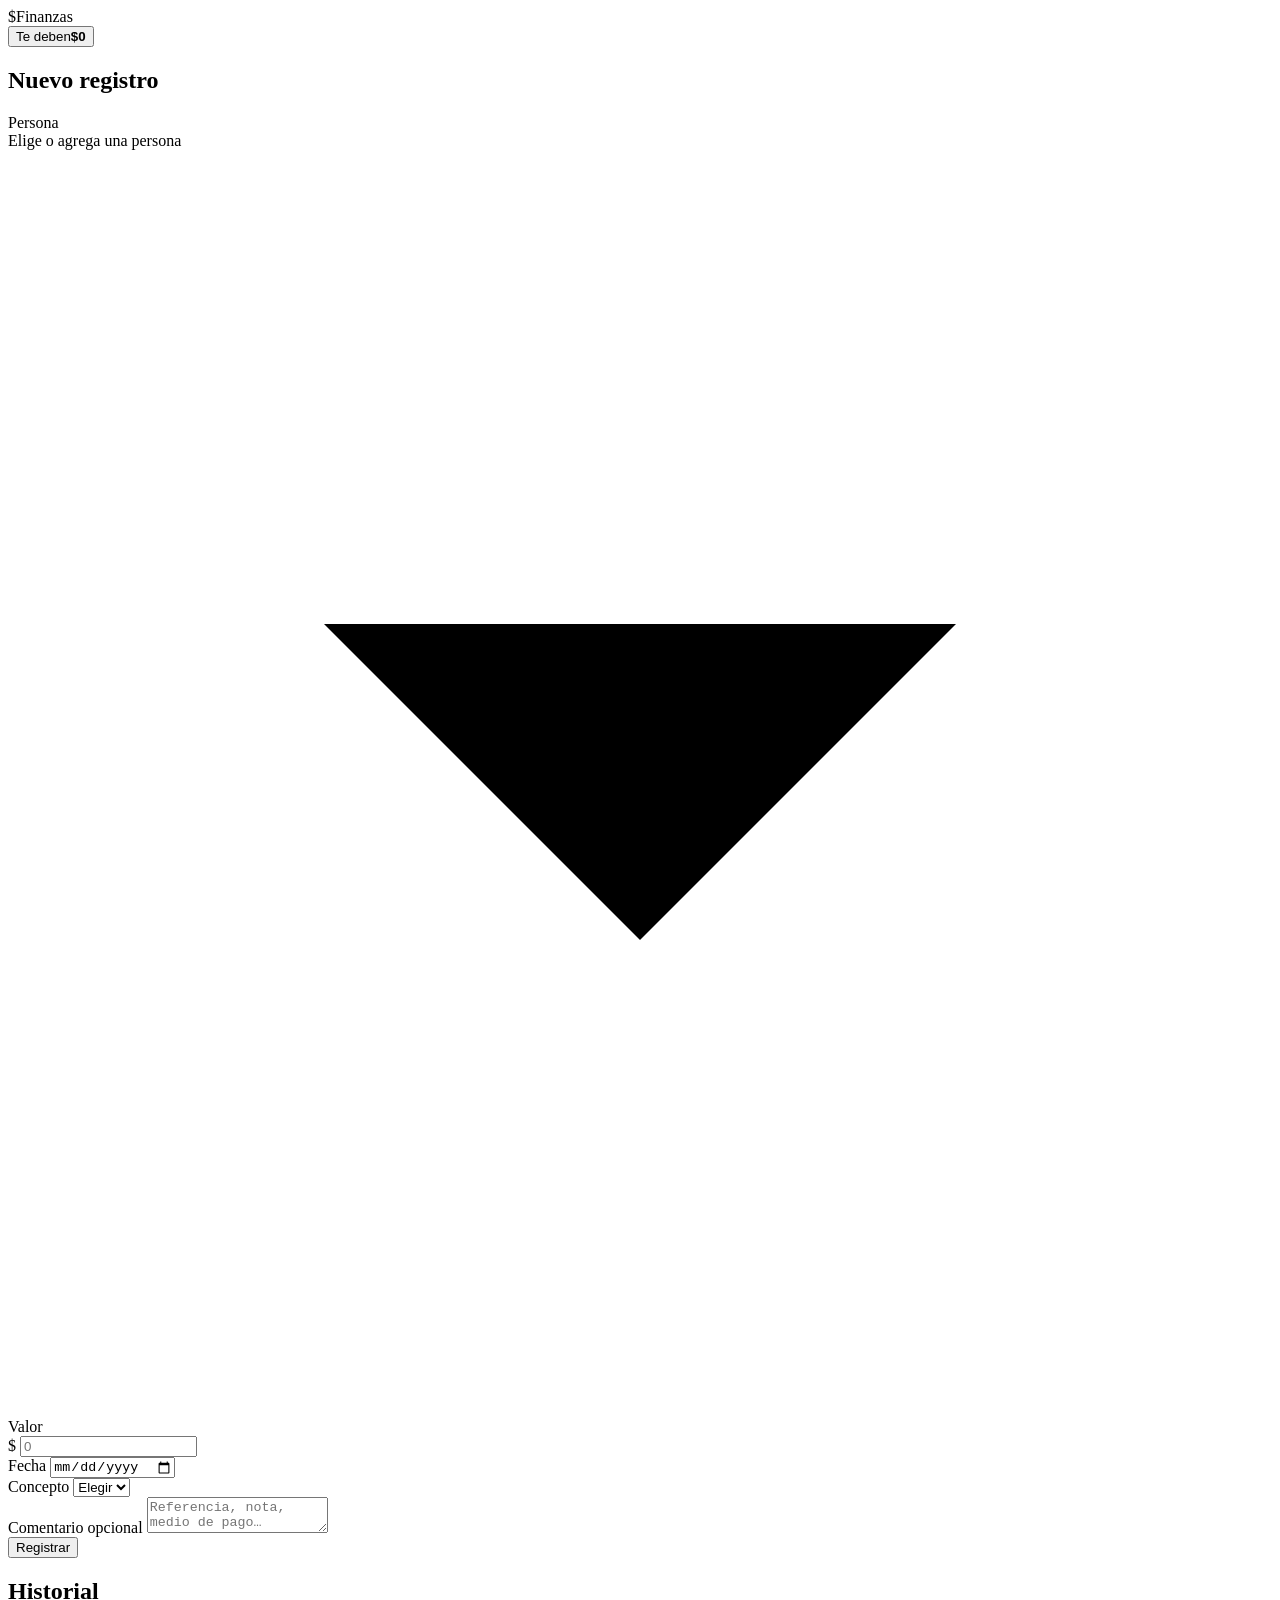
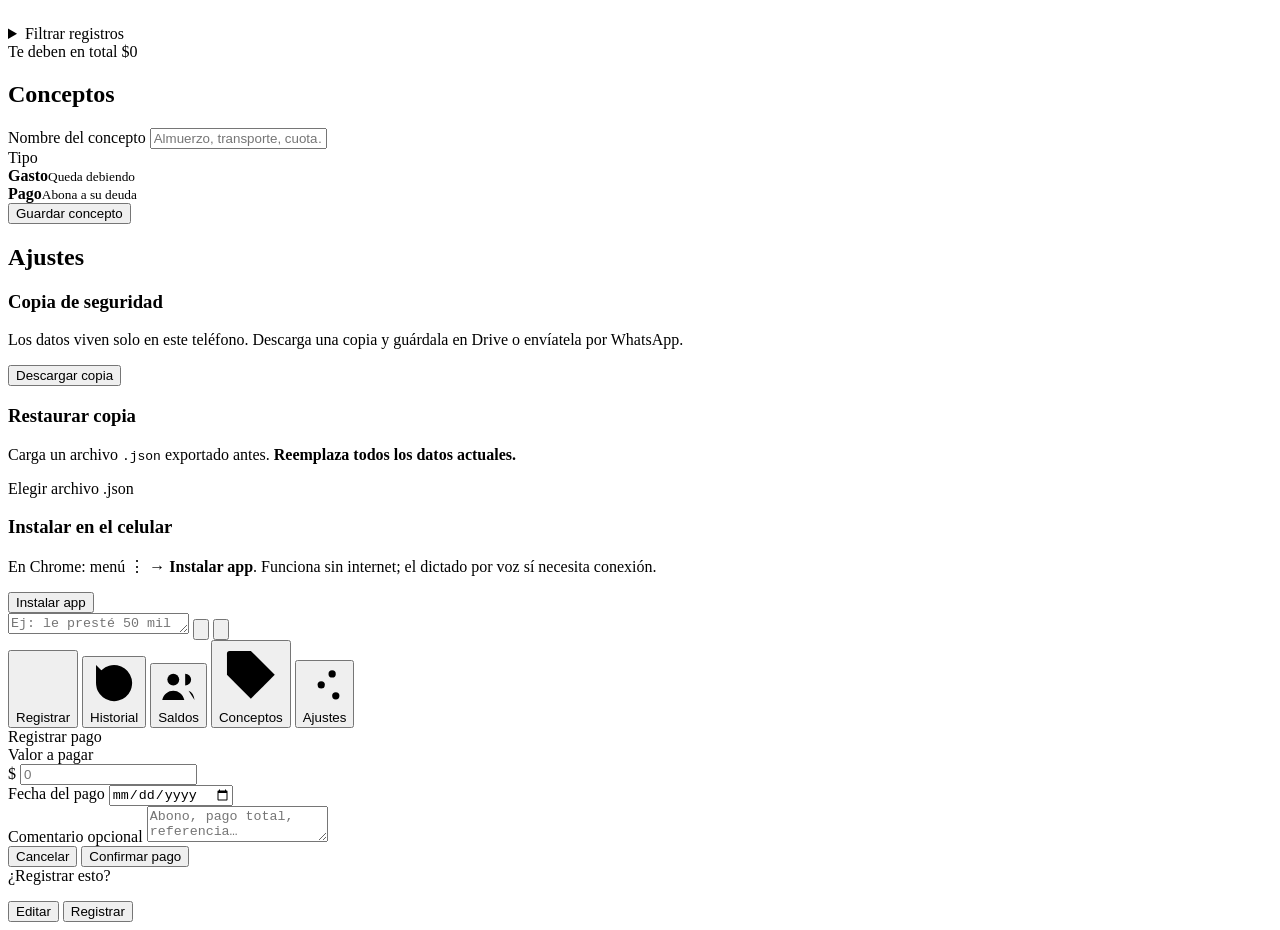
==== miniapps/finanzas/index.html @ 9cb5474f "Agregar app Finanzas (raíz)" ====
<!DOCTYPE html>
<html lang="es">
<head>
    <meta charset="UTF-8">
    <meta name="viewport" content="width=device-width, initial-scale=1.0, viewport-fit=cover">
    <meta name="mobile-web-app-capable" content="yes">
    <meta name="apple-mobile-web-app-capable" content="yes">
    <meta name="apple-mobile-web-app-status-bar-style" content="black-translucent">
    <meta name="apple-mobile-web-app-title" content="Finanzas">
    <meta name="theme-color" content="#13201C">
    <meta name="description" content="Registro de préstamos, gastos y pagos por persona, con dictado por voz.">
    <title>Control Financiero - Cruz Roja Colombiana</title>
    <link rel="manifest" href="manifest.webmanifest">
    <link rel="icon" type="image/png" sizes="192x192" href="icons/icon-192.png">
    <link rel="apple-touch-icon" href="icons/apple-touch-icon.png">
    <link rel="preconnect" href="https://fonts.googleapis.com">
    <link rel="preconnect" href="https://fonts.gstatic.com" crossorigin>
    <link rel="stylesheet" href="https://fonts.googleapis.com/css2?family=Familjen+Grotesk:wght@500;600;700&family=IBM+Plex+Mono:wght@400;500&family=Onest:wght@400;500;600&display=swap">
    <link rel="stylesheet" href="css/styles.css">
</head>
<body>
<div class="app">

    <header class="cabecera">
        <div class="marca"><span class="marca-logo">$</span>Finanzas</div>
        <button type="button" class="cabecera-total" onclick="cambiarTab('deudas')" aria-label="Ver saldos">
            <span>Te deben</span><b id="resumenTotal">$0</b>
        </button>
    </header>

    <main class="content">

        <!-- TAB REGISTRO -->
        <section id="registro" class="tab-content active">
            <h2 class="titulo-seccion">Nuevo registro</h2>
            <form id="registroForm">
                <div class="form-group">
                    <label>Persona</label>
                    <div class="dropdown-container">
                        <div class="dropdown-button" id="nombreDropdownBtn" tabindex="0" role="button">
                            <span class="dropdown-text placeholder">Elige o agrega una persona</span>
                            <span class="dropdown-arrow">
                                <svg viewBox="0 0 24 24"><path d="m6 9 6 6 6-6"/></svg>
                            </span>
                        </div>
                        <div class="dropdown-menu" id="nombreDropdownMenu"></div>
                    </div>
                    <input type="hidden" id="nombreSelected" required>
                </div>

                <div class="form-group">
                    <label for="valor">Valor</label>
                    <div class="campo-valor">
                        <span class="campo-valor-signo">$</span>
                        <input type="number" id="valor" step="any" min="0" inputmode="numeric" required placeholder="0">
                    </div>
                </div>

                <div class="form-fila">
                    <div class="form-group">
                        <label for="fecha">Fecha</label>
                        <input type="date" id="fecha" required>
                    </div>
                    <div class="form-group">
                        <label for="conceptoSelect">Concepto</label>
                        <select id="conceptoSelect" required>
                            <option value="">Elegir</option>
                        </select>
                    </div>
                </div>

                <div id="tipoBadgeContainer" class="tipo-aviso" style="display:none;">
                    <span id="tipoBadge" class="badge"></span>
                </div>

                <!-- Solo visible con el concepto Préstamo -->
                <div class="interes-box" id="interesBox" hidden>
                    <label class="interes-toggle">
                        <input type="checkbox" id="interesActivo">
                        <span class="interes-switch" aria-hidden="true"></span>
                        Cobrar intereses
                    </label>
                    <div class="interes-campos" id="interesCampos" hidden>
                        <div class="campo-tasa">
                            <input type="number" id="interesTasa" step="0.1" min="0" inputmode="decimal" placeholder="5" aria-label="Interés mensual en porcentaje">
                            <span>% mensual</span>
                        </div>
                        <div class="interes-ayuda" id="interesAyuda"></div>
                    </div>
                </div>

                <div class="form-group">
                    <label for="comentario">Comentario <span class="opcional">opcional</span></label>
                    <textarea id="comentario" rows="2" placeholder="Referencia, nota, medio de pago…"></textarea>
                </div>

                <button type="submit" class="btn-primary">Registrar</button>
            </form>
        </section>

        <!-- TAB HISTORIAL -->
        <section id="historial" class="tab-content">
            <h2 class="titulo-seccion">Historial</h2>
            <details class="filtros-container">
                <summary class="filtros-title">Filtrar registros</summary>
                <div class="filtros-grid">
                    <select id="filtroPersona">
                        <option value="">Todas las personas</option>
                    </select>
                    <select id="filtroConcepto">
                        <option value="">Todos los conceptos</option>
                    </select>
                    <select id="filtroTipo">
                        <option value="">Todos los tipos</option>
                        <option value="gasto">Solo gastos</option>
                        <option value="pago">Solo pagos</option>
                    </select>
                    <input type="month" id="filtroMes" aria-label="Mes">
                </div>
                <div class="filtros-btns">
                    <button class="btn-limpiar" onclick="limpiarFiltros()">Limpiar</button>
                    <button class="btn-filtrar" onclick="aplicarFiltros()">Aplicar</button>
                </div>
            </details>
            <div id="historialContent"></div>
        </section>

        <!-- TAB SALDOS -->
        <section id="deudas" class="tab-content">
            <div class="resumen">
                <span class="resumen-label">Te deben en total</span>
                <span class="resumen-total" id="resumenTotalSaldos">$0</span>
                <div class="resumen-barra" id="resumenBarra"></div>
                <div class="resumen-leyenda" id="resumenLeyenda"></div>
            </div>
            <div id="deudasContent"></div>
        </section>

        <!-- TAB CONCEPTOS -->
        <section id="conceptos" class="tab-content">
            <h2 class="titulo-seccion">Conceptos</h2>
            <div class="tarjeta">
                <div class="form-group">
                    <label for="nuevoConceptoNombre">Nombre del concepto</label>
                    <input type="text" id="nuevoConceptoNombre" placeholder="Almuerzo, transporte, cuota…">
                </div>
                <div class="form-group">
                    <label>Tipo</label>
                    <div class="tipo-selector">
                        <div class="tipo-btn" id="btnGasto" onclick="seleccionarTipo('gasto')">
                            <strong>Gasto</strong><small>Queda debiendo</small>
                        </div>
                        <div class="tipo-btn" id="btnPago" onclick="seleccionarTipo('pago')">
                            <strong>Pago</strong><small>Abona a su deuda</small>
                        </div>
                    </div>
                    <input type="hidden" id="nuevoConceptoTipo">
                </div>
                <button class="btn-primary" onclick="agregarConcepto()">Guardar concepto</button>
            </div>

            <div id="listaConceptos"></div>
        </section>

        <!-- TAB AJUSTES -->
        <section id="ajustes" class="tab-content">
            <h2 class="titulo-seccion">Ajustes</h2>

            <div class="tarjeta">
                <h3 class="tarjeta-titulo">Copia de seguridad</h3>
                <p class="tarjeta-texto">Los datos viven solo en este teléfono. Descarga una copia y guárdala en Drive o envíatela por WhatsApp.</p>
                <button class="btn-primary" onclick="exportarJSON()">Descargar copia</button>
            </div>

            <div class="tarjeta">
                <h3 class="tarjeta-titulo">Restaurar copia</h3>
                <p class="tarjeta-texto">Carga un archivo <code>.json</code> exportado antes. <strong class="texto-debe">Reemplaza todos los datos actuales.</strong></p>
                <label for="importarArchivo" class="btn-secundario">Elegir archivo .json</label>
                <input type="file" id="importarArchivo" accept=".json" hidden onchange="importarJSON(event)">
            </div>

            <div class="tarjeta">
                <h3 class="tarjeta-titulo">Instalar en el celular</h3>
                <p class="tarjeta-texto" id="textoInstalar">En Chrome: menú ⋮ → <strong>Instalar app</strong>. Funciona sin internet; el dictado por voz sí necesita conexión.</p>
                <button type="button" class="btn-primary btn-instalar" id="btnInstalar">Instalar app</button>
            </div>
        </section>

    </main>

    <!-- Barra de dictado -->
    <div class="dock" id="dock">
        <div class="dock-estado" id="estadoVoz"></div>
        <div class="dock-barra">
            <textarea id="fraseRapida" rows="1" placeholder="Ej: le presté 50 mil a Juan" aria-label="Frase a registrar"></textarea>
            <button type="button" class="dock-enviar" id="btnInterpretar" aria-label="Interpretar frase">
                <svg viewBox="0 0 24 24"><path d="M5 12h14M13 6l6 6-6 6"/></svg>
            </button>
            <button type="button" class="btn-mic" id="btnMic" aria-label="Dictar por voz">
                <svg class="icono-mic" viewBox="0 0 24 24"><rect x="9" y="3" width="6" height="11" rx="3"/><path d="M5 11a7 7 0 0 0 14 0M12 18v3"/></svg>
                <span class="ondas" aria-hidden="true"><i></i><i></i><i></i><i></i></span>
            </button>
        </div>
    </div>

    <nav class="tabs">
        <button class="tab active" data-tab="registro">
            <svg viewBox="0 0 24 24"><path d="M12 5v14M5 12h14"/></svg>Registrar
        </button>
        <button class="tab" data-tab="historial">
            <svg viewBox="0 0 24 24"><path d="M3 12a9 9 0 1 0 3-6.7L3 8"/><path d="M3 3v5h5M12 7v5l3 2"/></svg>Historial
        </button>
        <button class="tab" data-tab="deudas">
            <svg viewBox="0 0 24 24"><circle cx="9" cy="8" r="3.5"/><path d="M2.5 20c.8-3.5 3.5-5.5 6.5-5.5s5.7 2 6.5 5.5M16 4.5a3.5 3.5 0 0 1 0 7M18 14.5c2 .7 3.2 2.6 3.5 5.5"/></svg>Saldos
        </button>
        <button class="tab" data-tab="conceptos">
            <svg viewBox="0 0 24 24"><path d="M3 12V4a1 1 0 0 1 1-1h8l9 9-9 9z"/><circle cx="7.5" cy="7.5" r="1.5"/></svg>Conceptos
        </button>
        <button class="tab" data-tab="ajustes">
            <svg viewBox="0 0 24 24"><path d="M4 6h10M18 6h2M4 12h4M12 12h8M4 18h12"/><circle cx="16" cy="6" r="2"/><circle cx="10" cy="12" r="2"/><circle cx="18" cy="18" r="2"/></svg>Ajustes
        </button>
    </nav>
</div>

<!-- Hoja pago de item específico -->
<div class="modal-overlay" id="modalPago">
    <div class="modal-box">
        <div class="modal-title">Registrar pago</div>
        <div class="modal-info" id="modalPagoInfo"></div>
        <div class="form-group">
            <label for="modalValorPago">Valor a pagar</label>
            <div class="campo-valor">
                <span class="campo-valor-signo">$</span>
                <input type="number" id="modalValorPago" step="any" min="1" inputmode="numeric" placeholder="0">
            </div>
            <div class="modal-saldo-restante" id="modalSaldoRestante"></div>
        </div>
        <div class="form-group">
            <label for="modalFechaPago">Fecha del pago</label>
            <input type="date" id="modalFechaPago">
        </div>
        <div class="form-group">
            <label for="modalComentarioPago">Comentario <span class="opcional">opcional</span></label>
            <textarea id="modalComentarioPago" rows="2" placeholder="Abono, pago total, referencia…"></textarea>
        </div>
        <div class="modal-btns">
            <button class="btn-modal-cancelar" onclick="cerrarModalPago()">Cancelar</button>
            <button class="btn-modal-pagar" onclick="confirmarPagoItem()">Confirmar pago</button>
        </div>
    </div>
</div>

<!-- Hoja confirmación de registro por voz -->
<div class="modal-overlay" id="modalVoz">
    <div class="modal-box">
        <div class="modal-title">¿Registrar esto?</div>
        <div class="confirm-frase" id="confirmFrase"></div>
        <ul class="confirm-lista" id="confirmLista"></ul>
        <div class="modal-btns">
            <button class="btn-modal-cancelar" id="btnVozEditar">Editar</button>
            <button class="btn-modal-pagar" id="btnVozRegistrar">Registrar</button>
        </div>
    </div>
</div>

<div class="toast-container" id="toastContainer"></div>

<script src="js/voz.js"></script>
<script src="js/intereses.js"></script>
<script src="js/app.js"></script>
</body>
</html>
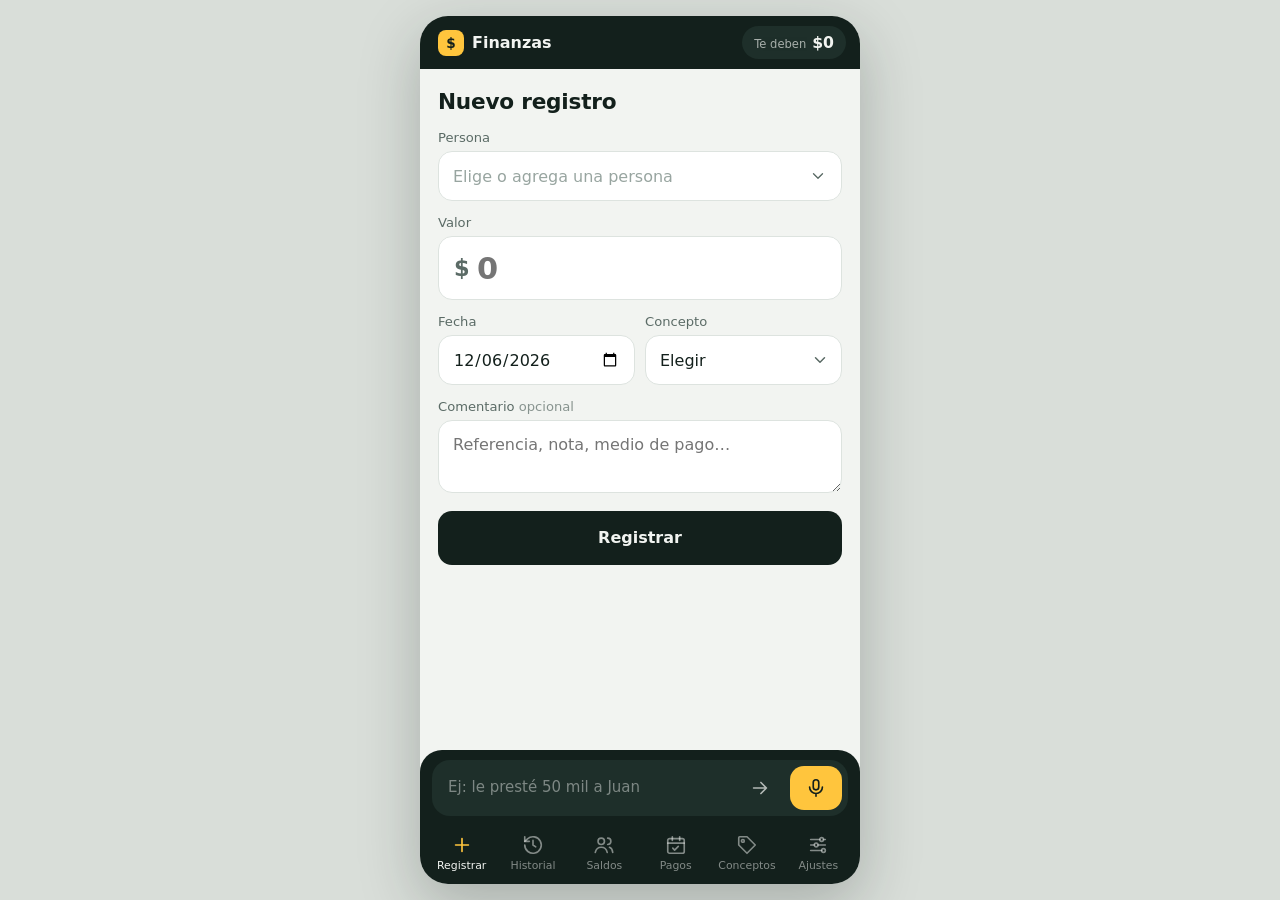
==== commit 55d2233c: "Finanzas: pestaña Pagos del mes (raíz)" ====
--- a/miniapps/finanzas/index.html
+++ b/miniapps/finanzas/index.html
@@ -136,6 +136,37 @@
             <div id="deudasContent"></div>
         </section>
 
+        <!-- TAB PAGOS DEL MES -->
+        <section id="pagos" class="tab-content">
+            <div class="periodo-nav">
+                <button type="button" class="periodo-flecha" onclick="cambiarPeriodo(-1)" aria-label="Mes anterior">
+                    <svg viewBox="0 0 24 24"><path d="m15 6-6 6 6 6"/></svg>
+                </button>
+                <div class="periodo-titulo">
+                    <span>Pagos de</span>
+                    <h2 id="periodoLabel"></h2>
+                </div>
+                <button type="button" class="periodo-flecha" onclick="cambiarPeriodo(1)" aria-label="Mes siguiente">
+                    <svg viewBox="0 0 24 24"><path d="m9 6 6 6-6 6"/></svg>
+                </button>
+            </div>
+            <div id="pagosResumen"></div>
+            <div id="pagosContent"></div>
+
+            <details class="filtros-container">
+                <summary class="filtros-title">Mis compromisos <span id="totalCompromisos"></span></summary>
+                <div class="compromisos-lista">
+                    <div id="listaCompromisos"></div>
+                    <button type="button" class="btn-secundario" onclick="abrirEditarCompromiso()">Agregar compromiso</button>
+                </div>
+            </details>
+
+            <details class="filtros-container">
+                <summary class="filtros-title">Resumen del año <span id="anioResumen"></span></summary>
+                <div class="resumen-anio" id="resumenAnio"></div>
+            </details>
+        </section>
+
         <!-- TAB CONCEPTOS -->
         <section id="conceptos" class="tab-content">
             <h2 class="titulo-seccion">Conceptos</h2>
@@ -213,6 +244,9 @@
         <button class="tab" data-tab="deudas">
             <svg viewBox="0 0 24 24"><circle cx="9" cy="8" r="3.5"/><path d="M2.5 20c.8-3.5 3.5-5.5 6.5-5.5s5.7 2 6.5 5.5M16 4.5a3.5 3.5 0 0 1 0 7M18 14.5c2 .7 3.2 2.6 3.5 5.5"/></svg>Saldos
         </button>
+        <button class="tab" data-tab="pagos">
+            <svg viewBox="0 0 24 24"><rect x="3" y="5" width="18" height="16" rx="2"/><path d="M3 10h18M8 3v4M16 3v4M8.5 15.5l2 2 4-4"/></svg>Pagos
+        </button>
         <button class="tab" data-tab="conceptos">
             <svg viewBox="0 0 24 24"><path d="M3 12V4a1 1 0 0 1 1-1h8l9 9-9 9z"/><circle cx="7.5" cy="7.5" r="1.5"/></svg>Conceptos
         </button>
@@ -247,6 +281,67 @@
             <button class="btn-modal-cancelar" onclick="cerrarModalPago()">Cancelar</button>
             <button class="btn-modal-pagar" onclick="confirmarPagoItem()">Confirmar pago</button>
         </div>
+    </div>
+</div>
+
+<!-- Hoja pagar un compromiso mensual -->
+<div class="modal-overlay" id="modalCompromiso">
+    <div class="modal-box">
+        <div class="modal-title" id="modalCompromisoTitulo">Pagar</div>
+        <div class="confirm-frase" id="modalCompromisoRef"></div>
+        <div class="form-group" style="margin-top:14px;">
+            <label for="compromisoPeriodo">Mes que estás pagando</label>
+            <input type="month" id="compromisoPeriodo">
+        </div>
+        <div class="form-group">
+            <label for="compromisoValor">Valor pagado</label>
+            <div class="campo-valor">
+                <span class="campo-valor-signo">$</span>
+                <input type="number" id="compromisoValor" step="any" min="0" inputmode="numeric" placeholder="0">
+            </div>
+        </div>
+        <div class="form-group">
+            <label for="compromisoFecha">Fecha del pago</label>
+            <input type="date" id="compromisoFecha">
+        </div>
+        <div class="form-group">
+            <label for="compromisoComentario">Comentario <span class="opcional">opcional</span></label>
+            <textarea id="compromisoComentario" rows="1" placeholder="Nequi, débito automático, referencia…"></textarea>
+        </div>
+        <div class="modal-btns">
+            <button class="btn-modal-cancelar" onclick="cerrarPagoCompromiso()">Cancelar</button>
+            <button class="btn-modal-pagar" onclick="confirmarPagoCompromiso()">Registrar pago</button>
+        </div>
+    </div>
+</div>
+
+<!-- Hoja crear / editar compromiso -->
+<div class="modal-overlay" id="modalEditarCompromiso">
+    <div class="modal-box">
+        <div class="modal-title" id="modalEditarTitulo">Nuevo compromiso</div>
+        <div class="form-group">
+            <label for="editNombre">Nombre</label>
+            <input type="text" id="editNombre" placeholder="CENS Casa, Claro Local, Tarjeta Nu…">
+        </div>
+        <div class="form-group">
+            <label for="editReferencia">Referencia o número de contrato <span class="opcional">opcional</span></label>
+            <input type="text" id="editReferencia" inputmode="numeric" placeholder="303342">
+        </div>
+        <div class="form-fila">
+            <div class="form-group">
+                <label for="editDia">Día límite de pago</label>
+                <input type="number" id="editDia" min="1" max="31" inputmode="numeric" placeholder="15">
+            </div>
+            <div class="form-group">
+                <label for="editValor">Valor habitual <span class="opcional">opc.</span></label>
+                <input type="number" id="editValor" step="any" min="0" inputmode="numeric" placeholder="0">
+            </div>
+        </div>
+        <div class="modal-btns">
+            <button class="btn-modal-cancelar" onclick="cerrarEditarCompromiso()">Cancelar</button>
+            <button class="btn-modal-pagar" onclick="guardarCompromiso()">Guardar</button>
+        </div>
+        <button type="button" class="btn-eliminar-compromiso" id="btnEliminarCompromiso" onclick="eliminarCompromiso()">Eliminar compromiso</button>
     </div>
 </div>
 
@@ -268,5 +363,6 @@
 <script src="js/voz.js"></script>
 <script src="js/intereses.js"></script>
 <script src="js/app.js"></script>
+<script src="js/pagos.js"></script>
 </body>
 </html>
--- a/miniapps/finanzas/css/styles.css
+++ b/miniapps/finanzas/css/styles.css
@@ -0,0 +1,1045 @@
+/* ========================
+   Tokens
+   ======================== */
+:root {
+    --tinta: #13201C;
+    --tinta-2: #1E2F2A;
+    --tinta-suave: #5B6B66;
+    --papel: #F2F4F1;
+    --superficie: #FFFFFF;
+    --linea: #DDE3DF;
+    --debe: #E5484D;
+    --debe-suave: #FDECEC;
+    --abono: #12A26E;
+    --abono-suave: #E3F6EE;
+    --resaltador: #FFC53D;
+    --resaltador-suave: #FFF4D1;
+
+    --f-display: 'Familjen Grotesk', 'Roboto Condensed', system-ui, sans-serif;
+    --f-texto: 'Onest', system-ui, -apple-system, 'Segoe UI', Roboto, sans-serif;
+    --f-mono: 'IBM Plex Mono', ui-monospace, 'Roboto Mono', monospace;
+
+    --radio: 14px;
+    --radio-lg: 22px;
+    --sombra: 0 1px 2px rgba(19,32,28,0.06), 0 4px 16px rgba(19,32,28,0.06);
+}
+
+* { margin: 0; padding: 0; box-sizing: border-box; }
+
+html, body {
+    height: 100%;
+    overflow: hidden;
+    font-family: var(--f-texto);
+    color: var(--tinta);
+    background: #D9DED9;
+    -webkit-tap-highlight-color: transparent;
+}
+
+button { font: inherit; color: inherit; }
+
+svg {
+    width: 22px;
+    height: 22px;
+    fill: none;
+    stroke: currentColor;
+    stroke-width: 1.8;
+    stroke-linecap: round;
+    stroke-linejoin: round;
+    flex-shrink: 0;
+}
+
+:focus-visible { outline: 2px solid var(--resaltador); outline-offset: 2px; }
+
+.app {
+    display: flex;
+    flex-direction: column;
+    height: 100dvh;
+    max-width: 440px;
+    margin: 0 auto;
+    background: var(--papel);
+    position: relative;
+    overflow: hidden;
+}
+
+@media (min-width: 480px) {
+    .app {
+        height: calc(100dvh - 32px);
+        margin-top: 16px;
+        border-radius: 28px;
+        box-shadow: 0 20px 60px rgba(19,32,28,0.25);
+    }
+}
+
+/* ========================
+   Cabecera compacta
+   ======================== */
+.cabecera {
+    display: flex;
+    justify-content: space-between;
+    align-items: center;
+    gap: 12px;
+    background: var(--tinta);
+    color: var(--papel);
+    padding: calc(10px + env(safe-area-inset-top, 0px)) 14px 10px 18px;
+    flex-shrink: 0;
+}
+
+.marca {
+    display: flex;
+    align-items: center;
+    gap: 8px;
+    font-family: var(--f-display);
+    font-weight: 600;
+    font-size: 1rem;
+}
+
+.marca-logo {
+    display: grid;
+    place-items: center;
+    width: 26px;
+    height: 26px;
+    border-radius: 8px;
+    background: var(--resaltador);
+    color: var(--tinta);
+    font-weight: 700;
+    font-size: 0.85rem;
+}
+
+/* Total a la vista; al tocarlo abre Saldos */
+.cabecera-total {
+    display: flex;
+    align-items: baseline;
+    gap: 6px;
+    padding: 7px 12px;
+    border: none;
+    border-radius: 99px;
+    background: var(--tinta-2);
+    color: var(--papel);
+    cursor: pointer;
+}
+.cabecera-total span { font-size: 0.72rem; opacity: 0.65; }
+.cabecera-total b {
+    font-family: var(--f-display);
+    font-weight: 700;
+    font-size: 0.98rem;
+    font-variant-numeric: tabular-nums;
+}
+
+.btn-instalar { display: none; }
+.btn-instalar.visible { display: block; margin-top: 12px; }
+
+/* ========================
+   Resumen en Saldos
+   ======================== */
+.resumen {
+    display: flex;
+    flex-direction: column;
+    background: var(--tinta);
+    color: var(--papel);
+    border-radius: var(--radio-lg);
+    padding: 18px;
+    margin-bottom: 16px;
+}
+
+.resumen-label {
+    font-family: var(--f-mono);
+    font-size: 0.72rem;
+    text-transform: uppercase;
+    letter-spacing: 0.12em;
+    opacity: 0.6;
+}
+
+.resumen-total {
+    font-family: var(--f-display);
+    font-weight: 700;
+    font-size: 2.3rem;
+    line-height: 1.05;
+    letter-spacing: -0.02em;
+    font-variant-numeric: tabular-nums;
+}
+
+.resumen-barra {
+    display: flex;
+    gap: 3px;
+    height: 6px;
+    margin-top: 14px;
+    border-radius: 99px;
+    overflow: hidden;
+    background: var(--tinta-2);
+}
+
+.resumen-barra span { display: block; height: 100%; background: var(--debe); }
+.resumen-barra span:nth-child(2n) { background: #F07C7F; }
+.resumen-barra span:nth-child(3n) { background: #B8343A; }
+
+.resumen-leyenda {
+    display: flex;
+    flex-wrap: wrap;
+    gap: 4px 14px;
+    margin-top: 8px;
+    font-size: 0.78rem;
+    color: rgba(242,244,241,0.7);
+}
+
+.resumen-leyenda b { color: var(--papel); font-weight: 600; font-variant-numeric: tabular-nums; }
+
+/* ========================
+   Contenido
+   ======================== */
+.content {
+    flex: 1;
+    overflow-y: auto;
+    padding: 20px 18px 24px;
+    overscroll-behavior: contain;
+}
+
+.tab-content { display: none; }
+.tab-content.active { display: block; animation: aparecer 0.2s ease-out; }
+
+@keyframes aparecer {
+    from { opacity: 0; transform: translateY(4px); }
+    to { opacity: 1; transform: none; }
+}
+
+.titulo-seccion {
+    font-family: var(--f-display);
+    font-size: 1.35rem;
+    font-weight: 700;
+    letter-spacing: -0.01em;
+    margin-bottom: 16px;
+}
+
+.tarjeta {
+    background: var(--superficie);
+    border-radius: var(--radio-lg);
+    padding: 18px;
+    margin-bottom: 14px;
+    box-shadow: var(--sombra);
+}
+
+.tarjeta-titulo { font-family: var(--f-display); font-size: 1.05rem; font-weight: 600; margin-bottom: 4px; }
+.tarjeta-texto { font-size: 0.86rem; color: var(--tinta-suave); line-height: 1.45; margin-bottom: 14px; }
+.tarjeta-texto:last-child { margin-bottom: 0; }
+.tarjeta-texto code { font-family: var(--f-mono); font-size: 0.8rem; }
+.texto-debe { color: var(--debe); font-weight: 600; }
+
+/* ========================
+   Formularios
+   ======================== */
+.form-group { margin-bottom: 14px; }
+.form-fila { display: grid; grid-template-columns: 1fr 1fr; gap: 10px; }
+
+label {
+    display: block;
+    margin-bottom: 6px;
+    font-size: 0.82rem;
+    font-weight: 500;
+    color: var(--tinta-suave);
+}
+
+.opcional { font-weight: 400; opacity: 0.7; }
+
+input[type="number"], input[type="date"], input[type="text"], input[type="month"], select, textarea {
+    width: 100%;
+    height: 50px;
+    padding: 0 14px;
+    border: 1.5px solid var(--linea);
+    border-radius: var(--radio);
+    background: var(--superficie);
+    color: var(--tinta);
+    font-family: var(--f-texto);
+    font-size: 16px;
+    transition: border-color 0.15s, background-color 0.15s;
+}
+
+textarea {
+    height: auto;
+    min-height: 50px;
+    padding: 13px 14px;
+    resize: vertical;
+    line-height: 1.4;
+}
+
+input:focus, select:focus, textarea:focus { outline: none; border-color: var(--tinta); }
+
+select {
+    appearance: none;
+    padding-right: 36px;
+    background-image: url("data:image/svg+xml,%3csvg xmlns='http://www.w3.org/2000/svg' fill='none' viewBox='0 0 24 24'%3e%3cpath stroke='%235B6B66' stroke-linecap='round' stroke-linejoin='round' stroke-width='2' d='m6 9 6 6 6-6'/%3e%3c/svg%3e");
+    background-position: right 12px center;
+    background-repeat: no-repeat;
+    background-size: 18px;
+}
+
+/* Valor con signo grande */
+.campo-valor { position: relative; }
+.campo-valor-signo {
+    position: absolute;
+    left: 16px;
+    top: 50%;
+    transform: translateY(-50%);
+    font-family: var(--f-display);
+    font-size: 1.4rem;
+    font-weight: 600;
+    color: var(--tinta-suave);
+    pointer-events: none;
+}
+.campo-valor input {
+    height: 64px;
+    padding-left: 38px;
+    font-family: var(--f-display);
+    font-size: 1.9rem;
+    font-weight: 700;
+    letter-spacing: -0.01em;
+    font-variant-numeric: tabular-nums;
+}
+
+.btn-primary {
+    width: 100%;
+    height: 54px;
+    border: none;
+    border-radius: var(--radio);
+    background: var(--tinta);
+    color: var(--papel);
+    font-size: 1rem;
+    font-weight: 600;
+    cursor: pointer;
+    transition: transform 0.1s, background-color 0.15s;
+}
+.btn-primary:active { transform: scale(0.98); background: var(--tinta-2); }
+
+.btn-secundario {
+    display: grid;
+    place-items: center;
+    width: 100%;
+    height: 50px;
+    border: 1.5px solid var(--tinta);
+    border-radius: var(--radio);
+    background: transparent;
+    color: var(--tinta);
+    font-size: 0.95rem;
+    font-weight: 600;
+    cursor: pointer;
+    margin: 0;
+}
+
+/* Campos llenados por voz: marcados como con resaltador */
+.campo-auto {
+    border-color: var(--resaltador) !important;
+    background-color: var(--resaltador-suave) !important;
+}
+.campo-falta {
+    border-color: var(--debe) !important;
+    border-style: dashed !important;
+}
+
+/* Tipo del concepto elegido */
+.tipo-aviso { margin: -2px 0 14px; }
+
+.badge {
+    display: inline-flex;
+    align-items: center;
+    gap: 4px;
+    padding: 3px 9px;
+    border-radius: 99px;
+    font-family: var(--f-mono);
+    font-size: 0.68rem;
+    font-weight: 500;
+    letter-spacing: 0.04em;
+    text-transform: uppercase;
+}
+.badge-gasto { background: var(--debe-suave); color: #B8343A; }
+.badge-pago { background: var(--abono-suave); color: #0B7A52; }
+.tipo-aviso .badge { text-transform: none; letter-spacing: 0; font-family: var(--f-texto); font-size: 0.8rem; padding: 6px 12px; }
+
+/* ========================
+   Selector de persona
+   ======================== */
+.dropdown-container { position: relative; }
+
+.dropdown-button {
+    display: flex;
+    justify-content: space-between;
+    align-items: center;
+    width: 100%;
+    height: 50px;
+    padding: 0 14px;
+    border: 1.5px solid var(--linea);
+    border-radius: var(--radio);
+    background: var(--superficie);
+    font-size: 16px;
+    cursor: pointer;
+    transition: border-color 0.15s;
+}
+.dropdown-button.open { border-color: var(--tinta); }
+
+.dropdown-text { font-weight: 500; }
+.dropdown-text.placeholder { color: #98A5A0; font-weight: 400; }
+
+.dropdown-arrow { display: flex; color: var(--tinta-suave); transition: transform 0.2s; }
+.dropdown-arrow svg { width: 18px; height: 18px; }
+.dropdown-arrow.rotated { transform: rotate(180deg); }
+
+.dropdown-menu {
+    position: absolute;
+    top: calc(100% + 6px);
+    left: 0;
+    right: 0;
+    max-height: 280px;
+    overflow-y: auto;
+    background: var(--superficie);
+    border-radius: var(--radio);
+    box-shadow: 0 12px 40px rgba(19,32,28,0.18);
+    z-index: 1000;
+    display: none;
+}
+.dropdown-menu.show { display: block; }
+
+.new-name-section { padding: 12px; border-bottom: 1px solid var(--linea); }
+.new-name-title { font-size: 0.78rem; color: var(--tinta-suave); margin-bottom: 8px; }
+.new-name-input-container { display: flex; gap: 8px; }
+.new-name-input { flex: 1; height: 44px !important; }
+
+.add-name-btn {
+    width: 44px;
+    border: none;
+    border-radius: 12px;
+    background: var(--tinta);
+    color: var(--papel);
+    font-weight: 700;
+    cursor: pointer;
+}
+
+.name-option {
+    display: flex;
+    align-items: center;
+    gap: 10px;
+    padding: 10px 14px;
+    cursor: pointer;
+    font-weight: 500;
+}
+.name-option:hover, .name-option:active { background: var(--papel); }
+
+/* Iniciales de persona */
+.avatar {
+    display: grid;
+    place-items: center;
+    width: 34px;
+    height: 34px;
+    border-radius: 50%;
+    background: var(--papel);
+    color: var(--tinta);
+    font-family: var(--f-display);
+    font-size: 0.8rem;
+    font-weight: 700;
+    flex-shrink: 0;
+}
+.name-option .avatar { width: 30px; height: 30px; font-size: 0.72rem; }
+
+/* ========================
+   Historial
+   ======================== */
+.filtros-container {
+    background: var(--superficie);
+    border-radius: var(--radio);
+    margin-bottom: 16px;
+    box-shadow: var(--sombra);
+}
+
+.filtros-title {
+    padding: 14px 16px;
+    font-weight: 600;
+    font-size: 0.9rem;
+    cursor: pointer;
+    list-style: none;
+    display: flex;
+    justify-content: space-between;
+}
+.filtros-title::-webkit-details-marker { display: none; }
+.filtros-title::after { content: '+'; font-family: var(--f-mono); color: var(--tinta-suave); }
+.filtros-container[open] .filtros-title::after { content: '−'; }
+
+.filtros-grid { display: grid; grid-template-columns: 1fr 1fr; gap: 8px; padding: 0 12px; }
+.filtros-grid select, .filtros-grid input { height: 44px; font-size: 14px; padding-left: 10px; }
+
+.filtros-btns { display: grid; grid-template-columns: 1fr 1fr; gap: 8px; padding: 10px 12px 12px; }
+
+.btn-filtrar, .btn-limpiar {
+    height: 42px;
+    border-radius: 12px;
+    font-weight: 600;
+    font-size: 0.9rem;
+    cursor: pointer;
+}
+.btn-filtrar { border: none; background: var(--tinta); color: var(--papel); }
+.btn-limpiar { border: 1.5px solid var(--linea); background: transparent; }
+
+.grupo-fecha {
+    font-family: var(--f-mono);
+    font-size: 0.72rem;
+    letter-spacing: 0.08em;
+    text-transform: uppercase;
+    color: var(--tinta-suave);
+    margin: 18px 4px 8px;
+}
+.grupo-fecha:first-child { margin-top: 0; }
+
+.record {
+    display: flex;
+    gap: 12px;
+    align-items: flex-start;
+    background: var(--superficie);
+    padding: 14px;
+    border-radius: var(--radio);
+    margin-bottom: 8px;
+    box-shadow: var(--sombra);
+}
+
+.record-icono {
+    display: grid;
+    place-items: center;
+    width: 38px;
+    height: 38px;
+    border-radius: 12px;
+    flex-shrink: 0;
+}
+.record-icono svg { width: 18px; height: 18px; stroke-width: 2.2; }
+.record.gasto .record-icono { background: var(--debe-suave); color: var(--debe); }
+.record.pago .record-icono { background: var(--abono-suave); color: var(--abono); }
+
+.record-cuerpo { flex: 1; min-width: 0; }
+.record-header { display: flex; justify-content: space-between; gap: 10px; align-items: baseline; }
+.record-name { font-weight: 600; overflow: hidden; text-overflow: ellipsis; white-space: nowrap; }
+
+.record-amount {
+    font-family: var(--f-display);
+    font-weight: 700;
+    font-size: 1.1rem;
+    white-space: nowrap;
+    font-variant-numeric: tabular-nums;
+}
+.record.gasto .record-amount { color: var(--debe); }
+.record.pago .record-amount { color: var(--abono); }
+
+.record-details { font-size: 0.8rem; color: var(--tinta-suave); margin-top: 2px; }
+
+.record-comment {
+    font-size: 0.8rem;
+    color: var(--tinta-suave);
+    margin-top: 8px;
+    padding: 6px 10px;
+    background: var(--papel);
+    border-radius: 8px;
+}
+
+.record-actions { display: flex; gap: 6px; margin-top: 10px; }
+
+.btn-pagar-item, .btn-delete {
+    display: inline-flex;
+    align-items: center;
+    gap: 6px;
+    height: 32px;
+    padding: 0 12px;
+    border-radius: 99px;
+    font-size: 0.78rem;
+    font-weight: 600;
+    cursor: pointer;
+}
+.btn-pagar-item { border: none; background: var(--tinta); color: var(--papel); }
+.btn-delete { border: 1.5px solid var(--linea); background: transparent; color: var(--tinta-suave); padding: 0 9px; }
+.btn-delete svg { width: 16px; height: 16px; }
+.btn-delete:active { color: var(--debe); border-color: var(--debe); }
+
+.no-data {
+    text-align: center;
+    color: var(--tinta-suave);
+    padding: 40px 20px;
+    font-size: 0.9rem;
+    line-height: 1.5;
+}
+.no-data strong { display: block; color: var(--tinta); font-family: var(--f-display); font-size: 1.05rem; margin-bottom: 4px; }
+
+/* ========================
+   Saldos por persona
+   ======================== */
+.persona-card {
+    background: var(--superficie);
+    border-radius: var(--radio);
+    margin-bottom: 8px;
+    box-shadow: var(--sombra);
+    overflow: hidden;
+}
+
+.persona-header {
+    display: flex;
+    align-items: center;
+    gap: 12px;
+    padding: 14px;
+    cursor: pointer;
+}
+
+.persona-info { flex: 1; min-width: 0; }
+.persona-nombre { font-weight: 600; }
+.persona-meta { font-size: 0.78rem; color: var(--tinta-suave); }
+
+.persona-balance {
+    font-family: var(--f-display);
+    font-weight: 700;
+    font-size: 1.05rem;
+    text-align: right;
+    font-variant-numeric: tabular-nums;
+}
+.persona-balance small {
+    display: block;
+    font-family: var(--f-mono);
+    font-size: 0.64rem;
+    font-weight: 400;
+    letter-spacing: 0.06em;
+    text-transform: uppercase;
+    opacity: 0.75;
+}
+.balance-positivo { color: var(--debe); }
+.balance-negativo { color: var(--abono); }
+.balance-cero { color: var(--tinta-suave); }
+
+.toggle-arrow { display: flex; color: var(--tinta-suave); transition: transform 0.2s; }
+.toggle-arrow svg { width: 18px; height: 18px; }
+.toggle-arrow.open { transform: rotate(180deg); }
+
+.persona-detalle { display: none; padding: 4px 14px 14px 60px; }
+.persona-detalle.open { display: block; }
+
+.detalle-row {
+    display: flex;
+    justify-content: space-between;
+    font-size: 0.84rem;
+    padding: 7px 0;
+    border-top: 1px solid var(--papel);
+}
+.detalle-row span:last-child { font-variant-numeric: tabular-nums; font-weight: 600; }
+
+/* ========================
+   Conceptos
+   ======================== */
+.tipo-selector { display: grid; grid-template-columns: 1fr 1fr; gap: 8px; }
+
+.tipo-btn {
+    padding: 12px;
+    border: 1.5px solid var(--linea);
+    border-radius: var(--radio);
+    cursor: pointer;
+    transition: all 0.15s;
+}
+.tipo-btn strong { display: block; font-size: 0.95rem; }
+.tipo-btn small { font-size: 0.75rem; color: var(--tinta-suave); }
+.tipo-btn.selected-gasto { border-color: var(--debe); background: var(--debe-suave); }
+.tipo-btn.selected-pago { border-color: var(--abono); background: var(--abono-suave); }
+
+.lista-titulo {
+    font-family: var(--f-mono);
+    font-size: 0.72rem;
+    letter-spacing: 0.08em;
+    text-transform: uppercase;
+    color: var(--tinta-suave);
+    margin: 22px 4px 8px;
+}
+
+.concepto-item {
+    display: flex;
+    justify-content: space-between;
+    align-items: center;
+    gap: 10px;
+    background: var(--superficie);
+    padding: 12px 14px;
+    border-radius: var(--radio);
+    margin-bottom: 8px;
+    box-shadow: var(--sombra);
+}
+.concepto-nombre { font-weight: 600; margin-bottom: 3px; }
+.concepto-tipo { font-size: 0.75rem; color: var(--tinta-suave); }
+.concepto-item .btn-delete { margin: 0; }
+
+/* ========================
+   Barra de dictado (siempre visible)
+   ======================== */
+.dock {
+    flex-shrink: 0;
+    background: var(--tinta);
+    padding: 10px 12px 8px;
+    border-radius: var(--radio-lg) var(--radio-lg) 0 0;
+    transition: background-color 0.25s;
+}
+
+.dock-estado {
+    font-size: 0.78rem;
+    color: rgba(242,244,241,0.75);
+    padding: 0 6px 8px;
+}
+.dock-estado:empty { display: none; }
+
+.dock-barra {
+    display: flex;
+    align-items: flex-end;
+    gap: 8px;
+    background: var(--tinta-2);
+    border-radius: 18px;
+    padding: 6px;
+}
+
+.dock-barra textarea {
+    flex: 1;
+    min-height: 44px;
+    max-height: 110px;
+    height: 44px;
+    padding: 11px 10px;
+    border: none;
+    background: transparent;
+    color: var(--papel);
+    font-size: 15px;
+    resize: none;
+    overflow-y: hidden;
+    white-space: pre-wrap;
+}
+.dock-barra textarea::placeholder { color: rgba(242,244,241,0.45); }
+.dock-barra textarea:focus { border: none; }
+
+.dock-enviar {
+    display: grid;
+    place-items: center;
+    width: 44px;
+    height: 44px;
+    border: none;
+    border-radius: 14px;
+    background: transparent;
+    color: var(--papel);
+    cursor: pointer;
+    opacity: 0.7;
+}
+
+.btn-mic {
+    position: relative;
+    display: grid;
+    place-items: center;
+    width: 52px;
+    height: 44px;
+    border: none;
+    border-radius: 14px;
+    background: var(--resaltador);
+    color: var(--tinta);
+    cursor: pointer;
+    transition: transform 0.1s;
+}
+.btn-mic:active { transform: scale(0.94); }
+
+.ondas { display: none; gap: 3px; align-items: center; height: 20px; }
+.ondas i { width: 3px; height: 100%; border-radius: 3px; background: var(--tinta); animation: onda 0.9s ease-in-out infinite; }
+.ondas i:nth-child(2) { animation-delay: 0.15s; }
+.ondas i:nth-child(3) { animation-delay: 0.3s; }
+.ondas i:nth-child(4) { animation-delay: 0.45s; }
+
+@keyframes onda {
+    0%, 100% { transform: scaleY(0.3); }
+    50% { transform: scaleY(1); }
+}
+
+/* Escuchando: toda la barra se vuelve resaltador */
+.dock.escuchando { background: var(--resaltador); }
+.dock.escuchando .dock-estado { color: var(--tinta); font-weight: 600; }
+.dock.escuchando .dock-barra { background: rgba(19,32,28,0.08); }
+.dock.escuchando textarea { color: var(--tinta); }
+.dock.escuchando textarea::placeholder { color: rgba(19,32,28,0.5); }
+.dock.escuchando .dock-enviar { color: var(--tinta); }
+.btn-mic.escuchando { background: var(--tinta); }
+.btn-mic.escuchando .icono-mic { display: none; }
+.btn-mic.escuchando .ondas { display: flex; }
+.btn-mic.escuchando .ondas i { background: var(--resaltador); }
+
+/* ========================
+   Navegación inferior
+   ======================== */
+.tabs {
+    display: flex;
+    flex-shrink: 0;
+    background: var(--tinta);
+    padding: 2px 6px calc(8px + env(safe-area-inset-bottom, 0px));
+}
+
+.tab {
+    flex: 1;
+    display: flex;
+    flex-direction: column;
+    align-items: center;
+    gap: 3px;
+    padding: 8px 2px 4px;
+    border: none;
+    background: transparent;
+    color: rgba(242,244,241,0.5);
+    font-size: 0.68rem;
+    font-weight: 500;
+    cursor: pointer;
+    transition: color 0.15s;
+}
+.tab svg { width: 22px; height: 22px; }
+.tab.active { color: var(--papel); }
+.tab.active svg { color: var(--resaltador); }
+
+/* ========================
+   Hojas inferiores (modales)
+   ======================== */
+.modal-overlay {
+    display: none;
+    position: fixed;
+    inset: 0;
+    background: rgba(19,32,28,0.5);
+    z-index: 9000;
+    align-items: flex-end;
+    justify-content: center;
+}
+.modal-overlay.show { display: flex; }
+
+.modal-box {
+    width: 100%;
+    max-width: 440px;
+    max-height: 90dvh;
+    overflow-y: auto;
+    background: var(--superficie);
+    border-radius: 26px 26px 0 0;
+    padding: 12px 20px calc(20px + env(safe-area-inset-bottom, 0px));
+    animation: subir 0.25s cubic-bezier(0.2, 0.8, 0.2, 1);
+}
+.modal-box::before {
+    content: '';
+    display: block;
+    width: 40px;
+    height: 4px;
+    border-radius: 4px;
+    background: var(--linea);
+    margin: 0 auto 16px;
+}
+
+@keyframes subir {
+    from { transform: translateY(100%); }
+    to { transform: none; }
+}
+
+.modal-title { font-family: var(--f-display); font-size: 1.3rem; font-weight: 700; margin-bottom: 10px; }
+
+.modal-info {
+    font-size: 0.85rem;
+    color: var(--tinta-suave);
+    margin-bottom: 16px;
+    background: var(--papel);
+    padding: 12px 14px;
+    border-radius: var(--radio);
+    line-height: 1.6;
+}
+.modal-info span { display: block; }
+.modal-info strong { color: var(--tinta); }
+
+.modal-btns { display: grid; grid-template-columns: 1fr 1.6fr; gap: 8px; margin-top: 18px; }
+.modal-btns button { height: 52px; border-radius: var(--radio); font-weight: 600; font-size: 0.98rem; cursor: pointer; border: none; }
+.btn-modal-pagar { background: var(--tinta); color: var(--papel); }
+.btn-modal-cancelar { background: var(--papel); color: var(--tinta); }
+
+.modal-saldo-restante { font-size: 0.82rem; margin-top: 8px; font-weight: 600; }
+
+/* Confirmación de dictado */
+.confirm-frase {
+    display: inline;
+    font-size: 0.9rem;
+    background: linear-gradient(transparent 55%, var(--resaltador-suave) 55%);
+    color: var(--tinta-suave);
+}
+.confirm-lista { list-style: none; margin: 14px 0 0; }
+.confirm-lista li {
+    display: flex;
+    justify-content: space-between;
+    gap: 12px;
+    padding: 11px 0;
+    border-bottom: 1px solid var(--papel);
+    font-size: 0.92rem;
+}
+.confirm-lista li span:first-child { color: var(--tinta-suave); }
+.confirm-lista li span:last-child { font-weight: 600; text-align: right; }
+.confirm-lista li.destacado span:last-child { font-family: var(--f-display); font-size: 1.4rem; font-weight: 700; }
+
+/* ========================
+   Avisos
+   ======================== */
+.toast-container {
+    position: fixed;
+    left: 50%;
+    top: calc(14px + env(safe-area-inset-top, 0px));
+    transform: translateX(-50%);
+    z-index: 9500;
+    display: flex;
+    flex-direction: column;
+    gap: 8px;
+    width: calc(100% - 32px);
+    max-width: 400px;
+    pointer-events: none;
+}
+
+.toast {
+    display: flex;
+    gap: 10px;
+    align-items: flex-start;
+    background: var(--superficie);
+    color: var(--tinta);
+    padding: 12px 16px;
+    border-radius: var(--radio);
+    font-size: 0.88rem;
+    line-height: 1.4;
+    box-shadow: 0 10px 30px rgba(19,32,28,0.22);
+    white-space: pre-line;
+    animation: bajar 0.25s ease-out;
+}
+.toast::before {
+    content: '';
+    width: 8px;
+    height: 8px;
+    margin-top: 6px;
+    border-radius: 50%;
+    flex-shrink: 0;
+    background: var(--abono);
+}
+.toast.error::before { background: var(--debe); }
+.toast.aviso::before { background: var(--resaltador); }
+.toast.saliendo { opacity: 0; transition: opacity 0.3s; }
+
+@keyframes bajar {
+    from { opacity: 0; transform: translateY(-8px); }
+    to { opacity: 1; transform: none; }
+}
+
+@media (prefers-reduced-motion: reduce) {
+    *, *::before, *::after { animation: none !important; transition: none !important; }
+}
+
+/* Copiar resumen para WhatsApp */
+.btn-whatsapp {
+    display: flex;
+    align-items: center;
+    justify-content: center;
+    gap: 8px;
+    width: 100%;
+    height: 44px;
+    margin-top: 12px;
+    border: none;
+    border-radius: 12px;
+    background: #25D366;
+    color: #0B2E1A;
+    font-size: 0.88rem;
+    font-weight: 600;
+    cursor: pointer;
+}
+.btn-whatsapp svg { width: 18px; height: 18px; }
+.btn-whatsapp:active { transform: scale(0.98); }
+
+/* ========================
+   Intereses de préstamos
+   ======================== */
+.interes-box {
+    background: var(--superficie);
+    border: 1.5px solid var(--linea);
+    border-radius: var(--radio);
+    padding: 12px 14px;
+    margin-bottom: 14px;
+}
+.interes-box[hidden], .interes-campos[hidden] { display: none; }
+
+.interes-toggle {
+    display: flex;
+    align-items: center;
+    gap: 10px;
+    margin: 0;
+    color: var(--tinta);
+    font-size: 0.95rem;
+    font-weight: 600;
+    cursor: pointer;
+}
+.interes-toggle input { position: absolute; opacity: 0; pointer-events: none; }
+
+.interes-switch {
+    position: relative;
+    width: 40px;
+    height: 24px;
+    border-radius: 99px;
+    background: var(--linea);
+    flex-shrink: 0;
+    transition: background-color 0.15s;
+}
+.interes-switch::after {
+    content: '';
+    position: absolute;
+    top: 3px;
+    left: 3px;
+    width: 18px;
+    height: 18px;
+    border-radius: 50%;
+    background: var(--superficie);
+    box-shadow: 0 1px 3px rgba(19,32,28,0.25);
+    transition: transform 0.15s;
+}
+.interes-toggle input:checked + .interes-switch { background: var(--tinta); }
+.interes-toggle input:checked + .interes-switch::after { transform: translateX(16px); }
+.interes-toggle input:focus-visible + .interes-switch { outline: 2px solid var(--resaltador); outline-offset: 2px; }
+
+.interes-campos { margin-top: 12px; }
+
+.campo-tasa { position: relative; }
+.campo-tasa input {
+    padding-right: 100px;
+    font-family: var(--f-display);
+    font-size: 1.3rem;
+    font-weight: 700;
+}
+.campo-tasa span {
+    position: absolute;
+    right: 14px;
+    top: 50%;
+    transform: translateY(-50%);
+    color: var(--tinta-suave);
+    font-size: 0.85rem;
+    pointer-events: none;
+}
+
+.interes-ayuda { font-size: 0.8rem; color: var(--tinta-suave); margin-top: 6px; }
+
+.badge-interes { background: var(--resaltador-suave); color: #8A5A00; margin-right: 6px; }
+
+.record-interes { font-size: 0.78rem; color: var(--tinta-suave); margin-top: 6px; line-height: 1.6; }
+
+/* Detalle de saldo por persona */
+.detalle-titulo {
+    font-family: var(--f-mono);
+    font-size: 0.66rem;
+    letter-spacing: 0.08em;
+    text-transform: uppercase;
+    color: var(--tinta-suave);
+    margin: 10px 0 2px;
+}
+.detalle-titulo:first-child { margin-top: 0; }
+
+.pendiente-prestamo { border-top: 1px solid var(--papel); }
+.pendiente-prestamo .detalle-row { border-top: none; padding-bottom: 0; }
+.pendiente-prestamo .badge { margin-left: 4px; padding: 1px 6px; }
+.pendiente-desglose { font-size: 0.74rem; color: var(--tinta-suave); padding: 2px 0 8px; }
+
+.detalle-historico .detalle-row { color: var(--tinta-suave); font-size: 0.8rem; }
+.detalle-historico .detalle-row span:last-child { font-weight: 500; }
+
+.persona-acciones { display: grid; grid-template-columns: 1fr 1fr; gap: 8px; margin-top: 12px; }
+.persona-acciones .btn-whatsapp { margin-top: 0; }
+.persona-acciones > :only-child { grid-column: 1 / -1; }
+
+.btn-abono {
+    height: 44px;
+    border: none;
+    border-radius: 12px;
+    background: var(--tinta);
+    color: var(--papel);
+    font-size: 0.88rem;
+    font-weight: 600;
+    cursor: pointer;
+}
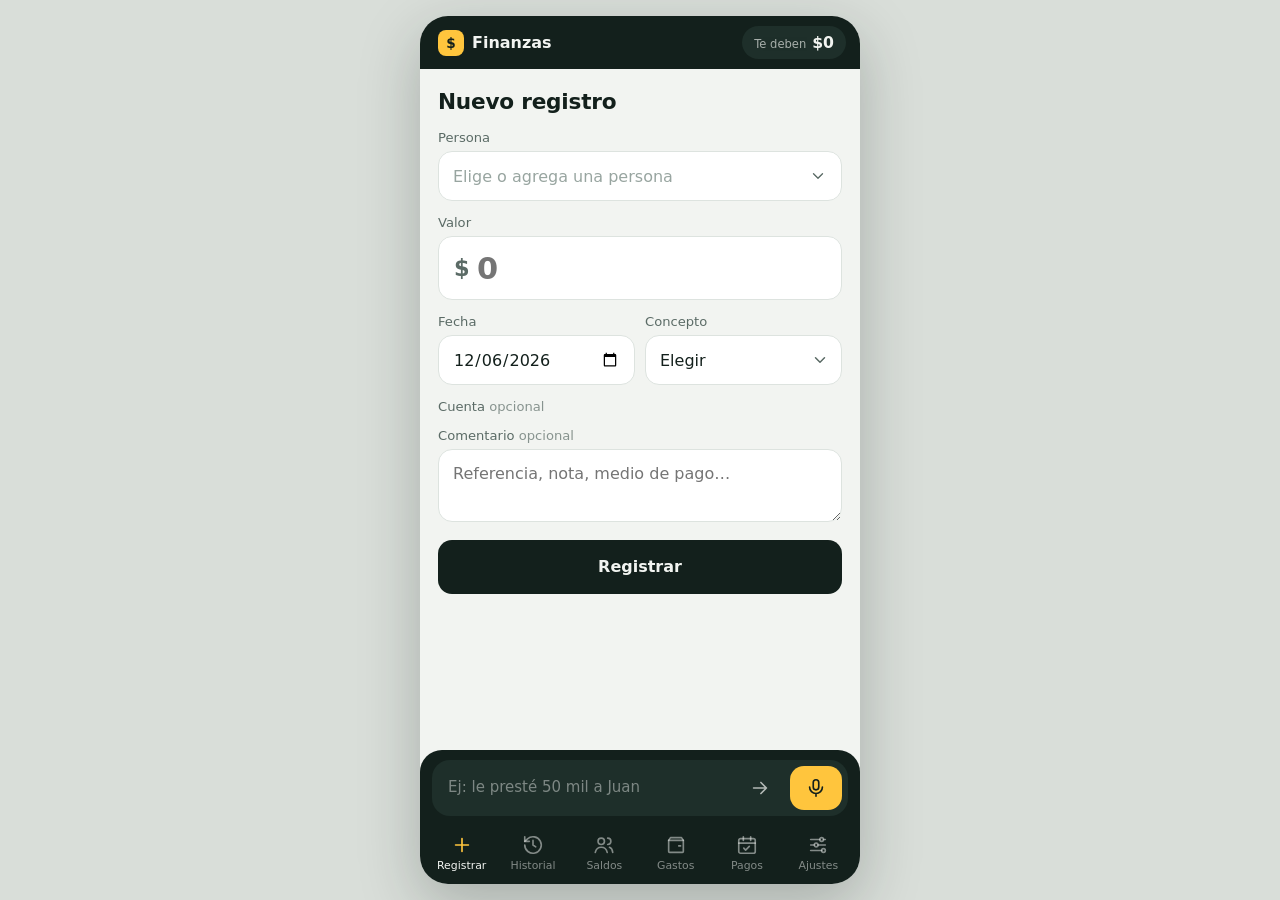
==== commit d2742b5f: "Finanzas: gastos y cuentas (raíz)" ====
--- a/miniapps/finanzas/index.html
+++ b/miniapps/finanzas/index.html
@@ -73,6 +73,11 @@
                     <span id="tipoBadge" class="badge"></span>
                 </div>
 
+                <div class="form-group">
+                    <label id="cuentaRegistroLabel">Cuenta <span class="opcional">opcional</span></label>
+                    <div class="chips" id="cuentaRegistro"></div>
+                </div>
+
                 <!-- Solo visible con el concepto Préstamo -->
                 <div class="interes-box" id="interesBox" hidden>
                     <label class="interes-toggle">
@@ -136,6 +141,44 @@
             <div id="deudasContent"></div>
         </section>
 
+        <!-- TAB MIS GASTOS -->
+        <section id="gastos" class="tab-content">
+            <div class="periodo-nav">
+                <button type="button" class="periodo-flecha" onclick="cambiarPeriodoGastos(-1)" aria-label="Mes anterior">
+                    <svg viewBox="0 0 24 24"><path d="m15 6-6 6 6 6"/></svg>
+                </button>
+                <div class="periodo-titulo">
+                    <span>Mis gastos</span>
+                    <h2 id="periodoGastosLabel"></h2>
+                </div>
+                <button type="button" class="periodo-flecha" onclick="cambiarPeriodoGastos(1)" aria-label="Mes siguiente">
+                    <svg viewBox="0 0 24 24"><path d="m9 6 6 6-6 6"/></svg>
+                </button>
+            </div>
+
+            <div class="tarjeta form-gasto">
+                <div class="gasto-fila">
+                    <input type="text" id="gastoDescripcion" placeholder="¿En qué? Tinto, mercado…" aria-label="Descripción">
+                    <div class="campo-valor campo-valor-sm">
+                        <span class="campo-valor-signo">$</span>
+                        <input type="number" id="gastoValor" step="any" min="0" inputmode="numeric" placeholder="0" aria-label="Valor">
+                    </div>
+                </div>
+                <label>Categoría</label>
+                <div class="chips" id="gastoCategoria"></div>
+                <label>Sale de</label>
+                <div class="chips" id="gastoCuenta"></div>
+                <div class="gasto-fila gasto-fila-final">
+                    <input type="date" id="gastoFecha" aria-label="Fecha">
+                    <button type="button" class="btn-primary" onclick="guardarGasto()">Guardar gasto</button>
+                </div>
+            </div>
+
+            <div id="gastosResumen"></div>
+            <div id="gastosCuentas"></div>
+            <div id="gastosLista"></div>
+        </section>
+
         <!-- TAB PAGOS DEL MES -->
         <section id="pagos" class="tab-content">
             <div class="periodo-nav">
@@ -167,10 +210,23 @@
             </details>
         </section>
 
-        <!-- TAB CONCEPTOS -->
-        <section id="conceptos" class="tab-content">
-            <h2 class="titulo-seccion">Conceptos</h2>
-            <div class="tarjeta">
+        <!-- TAB AJUSTES -->
+        <section id="ajustes" class="tab-content">
+            <h2 class="titulo-seccion">Ajustes</h2>
+
+            <div class="tarjeta">
+                <h3 class="tarjeta-titulo">Cuentas</h3>
+                <p class="tarjeta-texto">De dónde sale o a dónde entra la plata. Las que ya tienen movimientos no se pueden eliminar.</p>
+                <div class="chips chips-ajustes" id="listaCuentas"></div>
+            </div>
+
+            <div class="tarjeta">
+                <h3 class="tarjeta-titulo">Categorías de gastos</h3>
+                <div class="chips chips-ajustes" id="listaCategorias"></div>
+            </div>
+
+            <div class="tarjeta">
+                <h3 class="tarjeta-titulo">Conceptos de préstamos y abonos</h3>
                 <div class="form-group">
                     <label for="nuevoConceptoNombre">Nombre del concepto</label>
                     <input type="text" id="nuevoConceptoNombre" placeholder="Almuerzo, transporte, cuota…">
@@ -188,14 +244,8 @@
                     <input type="hidden" id="nuevoConceptoTipo">
                 </div>
                 <button class="btn-primary" onclick="agregarConcepto()">Guardar concepto</button>
-            </div>
-
-            <div id="listaConceptos"></div>
-        </section>
-
-        <!-- TAB AJUSTES -->
-        <section id="ajustes" class="tab-content">
-            <h2 class="titulo-seccion">Ajustes</h2>
+                <div id="listaConceptos"></div>
+            </div>
 
             <div class="tarjeta">
                 <h3 class="tarjeta-titulo">Copia de seguridad</h3>
@@ -244,11 +294,11 @@
         <button class="tab" data-tab="deudas">
             <svg viewBox="0 0 24 24"><circle cx="9" cy="8" r="3.5"/><path d="M2.5 20c.8-3.5 3.5-5.5 6.5-5.5s5.7 2 6.5 5.5M16 4.5a3.5 3.5 0 0 1 0 7M18 14.5c2 .7 3.2 2.6 3.5 5.5"/></svg>Saldos
         </button>
+        <button class="tab" data-tab="gastos">
+            <svg viewBox="0 0 24 24"><path d="M4 7h16v12a1 1 0 0 1-1 1H5a1 1 0 0 1-1-1z"/><path d="M4 7l2-3h12l2 3M15 13h2"/></svg>Gastos
+        </button>
         <button class="tab" data-tab="pagos">
             <svg viewBox="0 0 24 24"><rect x="3" y="5" width="18" height="16" rx="2"/><path d="M3 10h18M8 3v4M16 3v4M8.5 15.5l2 2 4-4"/></svg>Pagos
-        </button>
-        <button class="tab" data-tab="conceptos">
-            <svg viewBox="0 0 24 24"><path d="M3 12V4a1 1 0 0 1 1-1h8l9 9-9 9z"/><circle cx="7.5" cy="7.5" r="1.5"/></svg>Conceptos
         </button>
         <button class="tab" data-tab="ajustes">
             <svg viewBox="0 0 24 24"><path d="M4 6h10M18 6h2M4 12h4M12 12h8M4 18h12"/><circle cx="16" cy="6" r="2"/><circle cx="10" cy="12" r="2"/><circle cx="18" cy="18" r="2"/></svg>Ajustes
@@ -272,6 +322,10 @@
         <div class="form-group">
             <label for="modalFechaPago">Fecha del pago</label>
             <input type="date" id="modalFechaPago">
+        </div>
+        <div class="form-group">
+            <label>Entra a <span class="opcional">opcional</span></label>
+            <div class="chips" id="cuentaAbono"></div>
         </div>
         <div class="form-group">
             <label for="modalComentarioPago">Comentario <span class="opcional">opcional</span></label>
@@ -305,6 +359,10 @@
             <input type="date" id="compromisoFecha">
         </div>
         <div class="form-group">
+            <label>Pagado con <span class="opcional">opcional</span></label>
+            <div class="chips" id="cuentaCompromiso"></div>
+        </div>
+        <div class="form-group">
             <label for="compromisoComentario">Comentario <span class="opcional">opcional</span></label>
             <textarea id="compromisoComentario" rows="1" placeholder="Nequi, débito automático, referencia…"></textarea>
         </div>
@@ -342,6 +400,20 @@
             <button class="btn-modal-pagar" onclick="guardarCompromiso()">Guardar</button>
         </div>
         <button type="button" class="btn-eliminar-compromiso" id="btnEliminarCompromiso" onclick="eliminarCompromiso()">Eliminar compromiso</button>
+    </div>
+</div>
+
+<!-- Hoja crear cuenta / categoría -->
+<div class="modal-overlay" id="modalNuevoItem">
+    <div class="modal-box">
+        <div class="modal-title" id="modalNuevoItemTitulo">Nueva cuenta</div>
+        <div class="form-group">
+            <input type="text" id="nuevoItemNombre" aria-label="Nombre" onkeydown="if (event.key === 'Enter') guardarNuevoItem()">
+        </div>
+        <div class="modal-btns">
+            <button class="btn-modal-cancelar" onclick="cerrarNuevoItem()">Cancelar</button>
+            <button class="btn-modal-pagar" onclick="guardarNuevoItem()">Agregar</button>
+        </div>
     </div>
 </div>
 
@@ -364,5 +436,6 @@
 <script src="js/intereses.js"></script>
 <script src="js/app.js"></script>
 <script src="js/pagos.js"></script>
+<script src="js/gastos.js"></script>
 </body>
 </html>
--- a/miniapps/finanzas/css/styles.css
+++ b/miniapps/finanzas/css/styles.css
@@ -1043,3 +1043,176 @@
     font-weight: 600;
     cursor: pointer;
 }
+
+/* ========================
+   Pagos del mes
+   ======================== */
+.periodo-nav {
+    display: flex;
+    align-items: center;
+    justify-content: space-between;
+    gap: 10px;
+    margin-bottom: 14px;
+}
+.periodo-titulo { text-align: center; }
+.periodo-titulo span {
+    font-family: var(--f-mono);
+    font-size: 0.68rem;
+    letter-spacing: 0.1em;
+    text-transform: uppercase;
+    color: var(--tinta-suave);
+}
+.periodo-titulo h2 {
+    font-family: var(--f-display);
+    font-size: 1.35rem;
+    font-weight: 700;
+    text-transform: capitalize;
+}
+.periodo-flecha {
+    display: grid;
+    place-items: center;
+    width: 40px;
+    height: 40px;
+    border: 1.5px solid var(--linea);
+    border-radius: 12px;
+    background: var(--superficie);
+    cursor: pointer;
+}
+.periodo-flecha svg { width: 18px; height: 18px; }
+
+.pagos-avance {
+    display: flex;
+    justify-content: space-between;
+    font-size: 0.85rem;
+    color: var(--tinta-suave);
+    font-variant-numeric: tabular-nums;
+}
+.pagos-avance b { color: var(--tinta); }
+.pagos-barra {
+    height: 6px;
+    margin: 6px 0 16px;
+    border-radius: 99px;
+    background: var(--linea);
+    overflow: hidden;
+}
+.pagos-barra span { display: block; height: 100%; background: var(--abono); border-radius: 99px; transition: width 0.3s; }
+
+.compromiso {
+    display: flex;
+    align-items: center;
+    gap: 12px;
+    background: var(--superficie);
+    padding: 12px 12px 12px 14px;
+    border-radius: var(--radio);
+    margin-bottom: 8px;
+    box-shadow: var(--sombra);
+}
+
+.compromiso-marca {
+    display: grid;
+    place-items: center;
+    width: 26px;
+    height: 26px;
+    border-radius: 50%;
+    border: 2px solid var(--linea);
+    font-size: 0.8rem;
+    font-weight: 700;
+    flex-shrink: 0;
+}
+.estado-pagado .compromiso-marca { border-color: var(--abono); background: var(--abono); color: white; }
+.estado-vencido .compromiso-marca { border-color: var(--debe); }
+.estado-pronto .compromiso-marca { border-color: var(--resaltador); }
+
+.compromiso-info { flex: 1; min-width: 0; }
+.compromiso-nombre { font-weight: 600; }
+.compromiso-detalle {
+    font-size: 0.76rem;
+    color: var(--tinta-suave);
+    overflow: hidden;
+    text-overflow: ellipsis;
+    white-space: nowrap;
+}
+.estado-vencido .compromiso-detalle { color: var(--debe); font-weight: 600; }
+.estado-pronto .compromiso-detalle { color: #8A5A00; font-weight: 600; }
+.estado-pagado .compromiso-nombre { color: var(--tinta-suave); }
+
+.btn-pagar-compromiso {
+    display: flex;
+    flex-direction: column;
+    align-items: center;
+    min-width: 84px;
+    padding: 7px 12px;
+    border: none;
+    border-radius: 12px;
+    background: var(--tinta);
+    color: var(--papel);
+    font-size: 0.86rem;
+    font-weight: 600;
+    cursor: pointer;
+}
+.btn-pagar-compromiso small { font-size: 0.68rem; font-weight: 400; opacity: 0.7; font-variant-numeric: tabular-nums; }
+
+.compromiso-pagado {
+    display: flex;
+    flex-direction: column;
+    align-items: flex-end;
+    border: none;
+    background: none;
+    font-family: var(--f-display);
+    font-size: 1rem;
+    font-weight: 700;
+    color: var(--abono);
+    cursor: pointer;
+    font-variant-numeric: tabular-nums;
+}
+.compromiso-pagado small { font-family: var(--f-texto); font-size: 0.68rem; font-weight: 400; color: var(--tinta-suave); }
+
+#pagos .filtros-container { margin-top: 18px; margin-bottom: 0; }
+.compromisos-lista { padding: 0 12px 12px; }
+
+.compromiso-fila {
+    display: flex;
+    justify-content: space-between;
+    align-items: center;
+    width: 100%;
+    padding: 10px 4px;
+    border: none;
+    border-top: 1px solid var(--papel);
+    background: none;
+    text-align: left;
+    cursor: pointer;
+}
+.compromiso-fila b { display: block; font-weight: 600; font-size: 0.9rem; }
+.compromiso-fila small { font-size: 0.74rem; color: var(--tinta-suave); }
+.compromiso-fila-editar { font-size: 0.78rem; font-weight: 600; color: var(--tinta-suave); }
+.compromisos-lista .btn-secundario { margin-top: 10px; height: 44px; }
+
+.btn-eliminar-compromiso {
+    width: 100%;
+    margin-top: 10px;
+    padding: 10px;
+    border: none;
+    background: none;
+    color: var(--debe);
+    font-weight: 600;
+    cursor: pointer;
+}
+.btn-eliminar-compromiso[hidden] { display: none; }
+
+.resumen-anio { padding: 0 8px 12px; overflow-x: auto; }
+.tabla-anio { border-collapse: collapse; font-size: 0.72rem; width: 100%; }
+.tabla-anio th, .tabla-anio td { padding: 5px 3px; text-align: center; border-bottom: 1px solid var(--papel); }
+.tabla-anio tbody th, .tabla-anio tfoot th {
+    text-align: left;
+    font-weight: 500;
+    white-space: nowrap;
+    max-width: 110px;
+    overflow: hidden;
+    text-overflow: ellipsis;
+    padding-right: 6px;
+}
+.tabla-anio thead th { font-family: var(--f-mono); color: var(--tinta-suave); font-weight: 500; }
+.tabla-anio td { color: #B8C2BE; }
+.tabla-anio .anio-pagado { color: var(--abono); font-weight: 700; }
+.tabla-anio .anio-actual { background: var(--resaltador-suave); }
+.tabla-anio tfoot td { color: var(--tinta-suave); font-size: 0.6rem; font-variant-numeric: tabular-nums; }
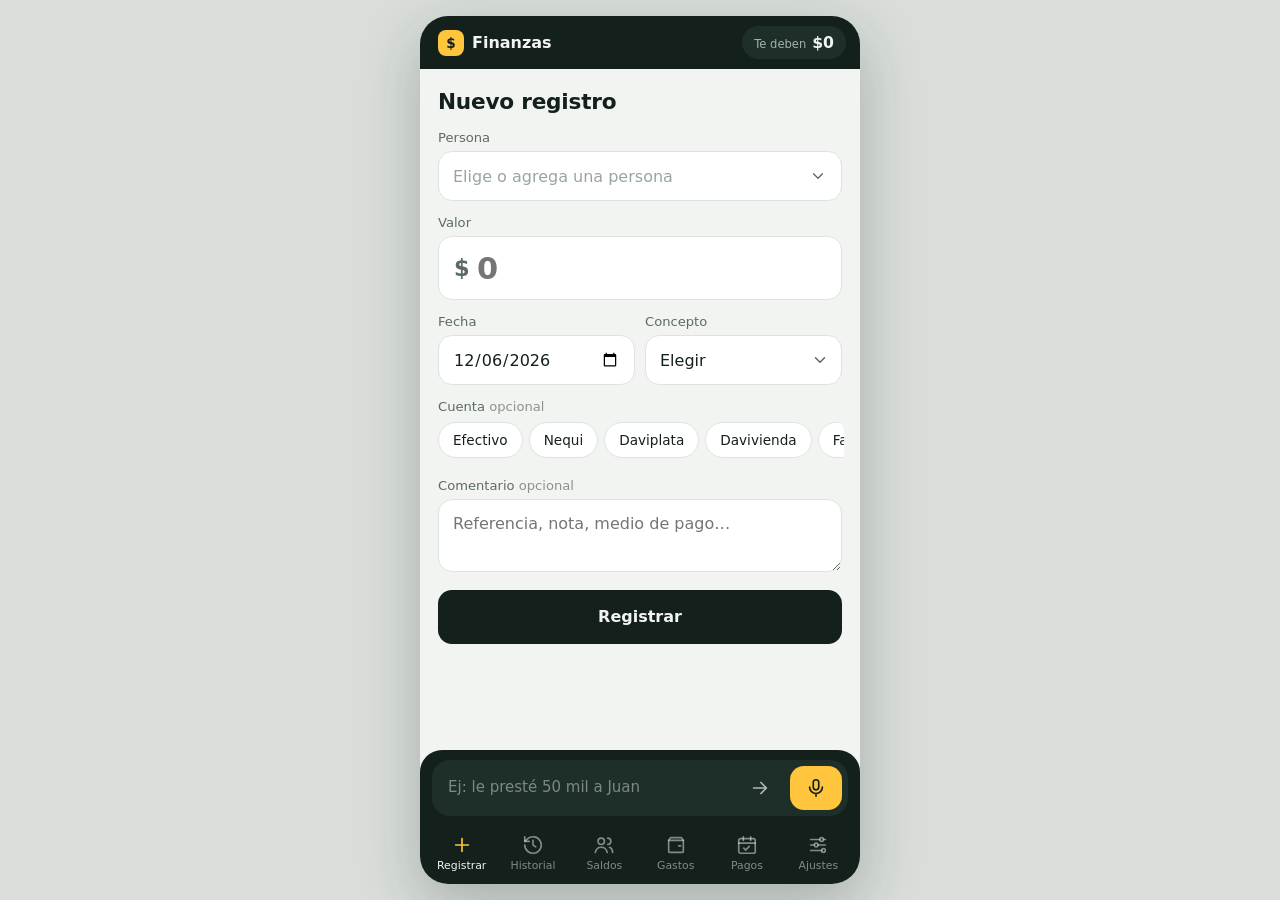
==== commit 36dc473f: "Finanzas: estadísticas de uso (raíz)" ====
--- a/miniapps/finanzas/index.html
+++ b/miniapps/finanzas/index.html
@@ -265,6 +265,16 @@
                 <p class="tarjeta-texto" id="textoInstalar">En Chrome: menú ⋮ → <strong>Instalar app</strong>. Funciona sin internet; el dictado por voz sí necesita conexión.</p>
                 <button type="button" class="btn-primary btn-instalar" id="btnInstalar">Instalar app</button>
             </div>
+
+            <div class="tarjeta">
+                <h3 class="tarjeta-titulo">Estadísticas de uso</h3>
+                <p class="tarjeta-texto">La app cuenta aperturas y acciones (sin nombres ni valores) para saber cuánto se usa. Desmarca en tus propios dispositivos para no inflar las cifras.</p>
+                <label class="interes-toggle">
+                    <input type="checkbox" id="contarDispositivo" checked>
+                    <span class="interes-switch" aria-hidden="true"></span>
+                    Contar este dispositivo
+                </label>
+            </div>
         </section>
 
     </main>
@@ -437,5 +447,6 @@
 <script src="js/app.js"></script>
 <script src="js/pagos.js"></script>
 <script src="js/gastos.js"></script>
+<script src="js/analitica.js"></script>
 </body>
 </html>
--- a/miniapps/finanzas/css/styles.css
+++ b/miniapps/finanzas/css/styles.css
@@ -1216,3 +1216,106 @@
 .tabla-anio .anio-pagado { color: var(--abono); font-weight: 700; }
 .tabla-anio .anio-actual { background: var(--resaltador-suave); }
 .tabla-anio tfoot td { color: var(--tinta-suave); font-size: 0.6rem; font-variant-numeric: tabular-nums; }
+
+/* ========================
+   Chips (cuentas / categorías)
+   ======================== */
+.chips {
+    display: flex;
+    gap: 6px;
+    overflow-x: auto;
+    padding: 2px 2px 6px;
+    margin: 0 -2px 10px;
+    scrollbar-width: none;
+    border-radius: 12px;
+}
+.chips::-webkit-scrollbar { display: none; }
+.chips-ajustes { flex-wrap: wrap; overflow: visible; margin-bottom: 0; }
+
+.chip {
+    display: inline-flex;
+    align-items: center;
+    gap: 6px;
+    flex-shrink: 0;
+    height: 36px;
+    padding: 0 14px;
+    border: 1.5px solid var(--linea);
+    border-radius: 99px;
+    background: var(--superficie);
+    color: var(--tinta);
+    font-size: 0.85rem;
+    font-weight: 500;
+    cursor: pointer;
+    white-space: nowrap;
+}
+.chip.activo { background: var(--tinta); border-color: var(--tinta); color: var(--papel); }
+.chip-nuevo { border-style: dashed; color: var(--tinta-suave); }
+.chip-fijo { cursor: default; padding-right: 8px; }
+.chip-fijo button {
+    width: 22px;
+    height: 22px;
+    border: none;
+    border-radius: 50%;
+    background: var(--papel);
+    color: var(--tinta-suave);
+    font-size: 0.95rem;
+    line-height: 1;
+    cursor: pointer;
+}
+.chips.campo-auto { outline: 2px solid var(--resaltador); outline-offset: 2px; background: var(--resaltador-suave); }
+.chips.campo-falta { outline: 2px dashed var(--debe); outline-offset: 2px; }
+
+/* ========================
+   Mis gastos
+   ======================== */
+.form-gasto label { margin-top: 2px; }
+.gasto-fila { display: grid; grid-template-columns: 1fr 140px; gap: 8px; margin-bottom: 12px; }
+.gasto-fila-final { grid-template-columns: 150px 1fr; margin: 4px 0 0; }
+.gasto-fila-final .btn-primary { height: 50px; }
+.campo-valor-sm input { height: 50px; font-size: 1.2rem; padding-left: 30px; }
+.campo-valor-sm .campo-valor-signo { left: 12px; font-size: 1rem; }
+
+.resumen-gastos .cat-fila {
+    display: grid;
+    grid-template-columns: 1fr auto;
+    gap: 4px 10px;
+    margin-top: 12px;
+    font-size: 0.85rem;
+}
+.resumen-gastos .cat-fila b { font-variant-numeric: tabular-nums; font-weight: 600; }
+.resumen-gastos .cat-fila i {
+    grid-column: 1 / -1;
+    display: block;
+    height: 5px;
+    border-radius: 99px;
+    background: rgba(242,244,241,0.35);
+}
+.resumen-gastos .cat-hormiga i { background: var(--resaltador); }
+
+.cuenta-fila {
+    display: flex;
+    justify-content: space-between;
+    gap: 10px;
+    padding: 8px 0;
+    border-top: 1px solid var(--papel);
+    font-size: 0.9rem;
+}
+.cuenta-fila b { margin-left: 8px; font-variant-numeric: tabular-nums; }
+
+.gasto-item {
+    display: flex;
+    align-items: center;
+    gap: 10px;
+    background: var(--superficie);
+    padding: 10px 10px 10px 14px;
+    border-radius: var(--radio);
+    margin-bottom: 6px;
+    box-shadow: var(--sombra);
+}
+.gasto-info { flex: 1; min-width: 0; }
+.gasto-desc { font-weight: 600; }
+.gasto-meta { font-size: 0.76rem; color: var(--tinta-suave); }
+.gasto-valor { font-family: var(--f-display); font-weight: 700; font-variant-numeric: tabular-nums; }
+.gasto-item .btn-delete { padding: 0 8px; height: 30px; }
+
+#ajustes #listaConceptos .concepto-item { box-shadow: none; background: var(--papel); }
